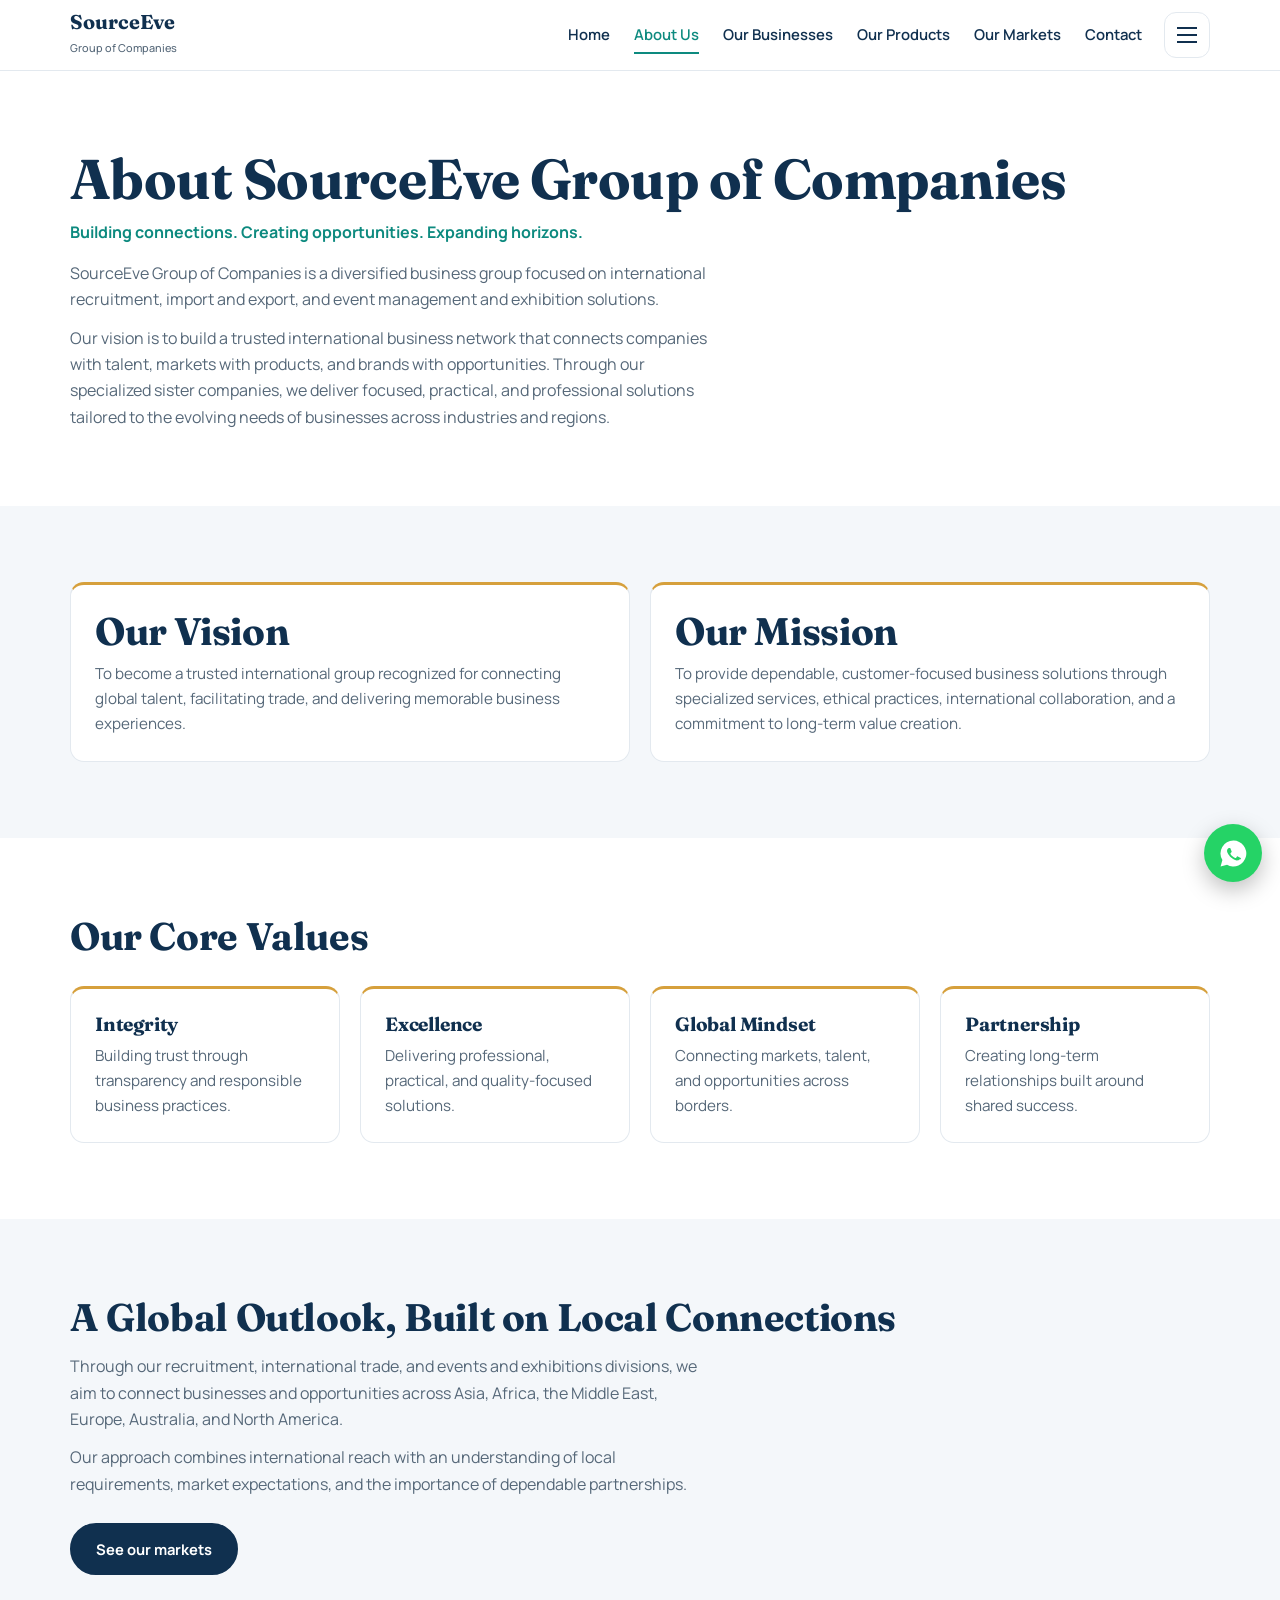
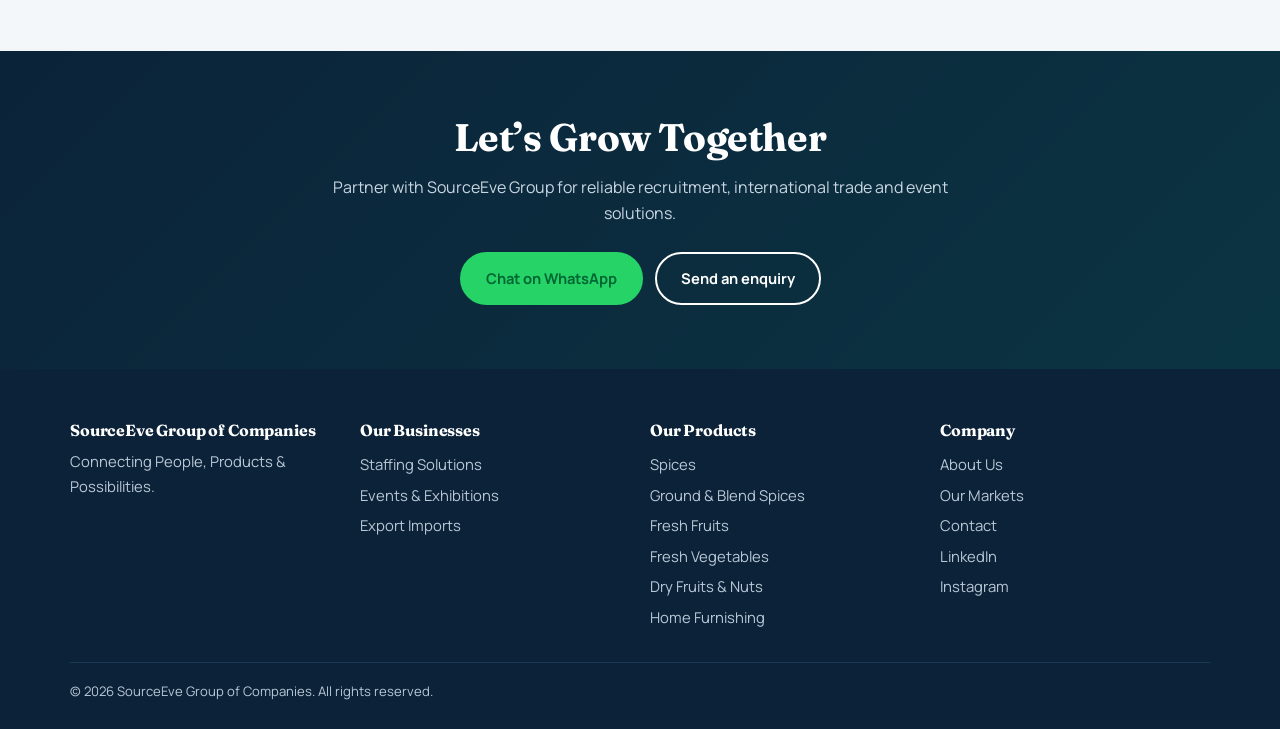
==== about.html @ c37a97b5 "Add files via upload" ====
<!doctype html><html lang="en"><head><meta charset="utf-8"><meta name="viewport" content="width=device-width,initial-scale=1"><title>About Us | SourceEve Group</title><meta name="description" content="About SourceEve Group of Companies: our vision, mission and core values."><meta name="theme-color" content="#10304f"><link rel="icon" href="images/logo.png"><link rel="preconnect" href="https://fonts.googleapis.com"><link rel="preconnect" href="https://fonts.gstatic.com" crossorigin><link href="https://fonts.googleapis.com/css2?family=Fraunces:wght@600;700&family=Manrope:wght@400;500;600;700&display=swap" rel="stylesheet"><link rel="stylesheet" href="style.css"><script src="main.js"></script></head><body data-p="about"><header><div class="wrap bar"><a class="lg" href="index.html"><img src="images/logo.png" alt="" onerror="this.remove()"><span><b>SourceEve</b><small>Group of Companies</small></span></a><nav class="dk"><a data-r="home" href="index.html">Home</a><a data-r="about" href="about.html">About Us</a><a data-r="businesses" href="businesses.html">Our Businesses</a><a data-r="products" href="exports.html#products">Our Products</a><a data-r="markets" href="markets.html">Our Markets</a><a data-r="contact" href="contact.html">Contact</a></nav><button id="hb" aria-label="Open menu" aria-expanded="false"><i></i><i></i><i></i></button></div></header>
<div id="ov"></div>
<aside id="dr" aria-label="Menu"><button class="x" id="cl" aria-label="Close menu">×</button><a href="index.html">Home</a>
<details><summary>About Us</summary><a href="about.html">Our Story</a><a href="about.html#mission">Vision &amp; Mission</a><a href="about.html#values">Core Values</a><a href="about.html#reach">Global Reach</a></details>
<details><summary>Our Businesses</summary><a href="staffing.html">Staffing Solutions</a><a href="events.html">Events &amp; Exhibitions</a><a href="exports.html">Export Imports</a></details>
<details><summary>Our Products</summary><a href="spices.html">Spices</a><a href="ground-spices.html">Ground &amp; Blend Spices</a><a href="fruits.html">Fresh Fruits</a><a href="vegetables.html">Fresh Vegetables</a><a href="dry-fruits.html">Dry Fruits &amp; Nuts</a><a href="home-furnishing.html">Home Furnishing</a></details>
<details><summary>Our Markets</summary><a href="markets.html#recruit">Recruitment Destinations</a><a href="markets.html#trade">Trade Markets</a><a href="markets.html#projects">Project Locations</a></details>
<details><summary>Partner With Us</summary><a href="contact.html?i=employer">Employer Enquiries</a><a href="contact.html?i=supplier">Supplier Partnerships</a><a href="contact.html?i=event">Event Enquiries</a></details>
<a href="contact.html">Contact Us</a><a class="btn w" data-wa="Hello SourceEve Group, I would like to know more about your services.">Chat on WhatsApp</a></aside>
<main><section class="sec"><div class="wrap"><div class="" id="story"><h1>About SourceEve Group of Companies</h1><p class="tg">Building connections. Creating opportunities. Expanding horizons.</p><p class="lead">SourceEve Group of Companies is a diversified business group focused on international recruitment, import and export, and event management and exhibition solutions.</p><p class="lead">Our vision is to build a trusted international business network that connects companies with talent, markets with products, and brands with opportunities. Through our specialized sister companies, we deliver focused, practical, and professional solutions tailored to the evolving needs of businesses across industries and regions.</p></div></div></section>
<section class="sec s" id="mission"><div class="wrap g g2"><div class="val rv"><h2>Our Vision</h2><p>To become a trusted international group recognized for connecting global talent, facilitating trade, and delivering memorable business experiences.</p></div><div class="val rv"><h2>Our Mission</h2><p>To provide dependable, customer-focused business solutions through specialized services, ethical practices, international collaboration, and a commitment to long-term value creation.</p></div></div></section>
<section class="sec" id="values"><div class="wrap"><div class="hh"><h2>Our Core Values</h2></div><div class="g"><div class="val rv"><h3>Integrity</h3><p>Building trust through transparency and responsible business practices.</p></div><div class="val rv"><h3>Excellence</h3><p>Delivering professional, practical, and quality-focused solutions.</p></div><div class="val rv"><h3>Global Mindset</h3><p>Connecting markets, talent, and opportunities across borders.</p></div><div class="val rv"><h3>Partnership</h3><p>Creating long-term relationships built around shared success.</p></div></div></div></section>
<section class="sec s" id="reach"><div class="wrap rv"><h2>A Global Outlook, Built on Local Connections</h2><p class="lead" style="margin-top:14px">Through our recruitment, international trade, and events and exhibitions divisions, we aim to connect businesses and opportunities across Asia, Africa, the Middle East, Europe, Australia, and North America.</p><p class="lead">Our approach combines international reach with an understanding of local requirements, market expectations, and the importance of dependable partnerships.</p><div class="row"><a class="btn" href="markets.html">See our markets</a></div></div></section><section class="band bi"><div class="im bg" style="--a:#10304f;--b:#0d8a7f"><span></span><img src="images/cta.jpg" data-b="images/cta" data-u="1494412574643-ff11b0a5c1c3" alt="Global trade" loading="lazy" onerror="imgErr(this)"></div><div class="wrap rv"><h2>Let’s Grow Together</h2><p class="lead">Partner with SourceEve Group for reliable recruitment, international trade and event solutions.</p><div class="row"><a class="btn w" data-wa="Hello SourceEve Group, I would like to discuss a requirement.">Chat on WhatsApp</a><a class="btn o" href="contact.html">Send an enquiry</a></div></div></section></main>
<footer><div class="wrap"><div class="g"><div><h3>SourceEve Group of Companies</h3><p>Connecting People, Products &amp; Possibilities.</p></div>
<div><h3>Our Businesses</h3><a href="staffing.html">Staffing Solutions</a><a href="events.html">Events &amp; Exhibitions</a><a href="exports.html">Export Imports</a></div>
<div><h3>Our Products</h3><a href="spices.html">Spices</a><a href="ground-spices.html">Ground &amp; Blend Spices</a><a href="fruits.html">Fresh Fruits</a><a href="vegetables.html">Fresh Vegetables</a><a href="dry-fruits.html">Dry Fruits &amp; Nuts</a><a href="home-furnishing.html">Home Furnishing</a></div>
<div><h3>Company</h3><a href="about.html">About Us</a><a href="markets.html">Our Markets</a><a href="contact.html">Contact</a><a href="#" target="_blank" rel="noopener">LinkedIn</a><a href="#" target="_blank" rel="noopener">Instagram</a></div></div>
<p class="cp">© 2026 SourceEve Group of Companies. All rights reserved.</p></div></footer>
<a class="wab" data-wa="Hello SourceEve Group, I would like to know more about your services." aria-label="Chat on WhatsApp"><svg viewBox="0 0 24 24" width="31" height="31" fill="#fff" fill-rule="evenodd"><path d="M12 2a10 10 0 0 0-8.6 15.1L2 22l5-1.3A10 10 0 1 0 12 2zm5.2 14.1c-.2.6-1.2 1.2-1.7 1.2-.4.1-1 .1-1.6-.1-.4-.1-.9-.3-1.5-.6-2.6-1.1-4.3-3.8-4.4-4-.1-.2-1-1.3-1-2.5s.6-1.8.9-2c.2-.2.5-.3.7-.3h.5c.2 0 .4 0 .6.5l.8 2c.1.2.1.3 0 .5l-.3.5-.4.4c-.1.1-.3.3-.1.6.2.3.7 1.2 1.5 1.9 1 .9 1.8 1.2 2.1 1.3.3.1.4.1.6-.1l.8-1c.2-.3.4-.2.6-.1l1.9.9c.3.1.5.2.5.3.1.2.1.8-.1 1.4z"/></svg></a>
</body></html>
---- style.css ----
*{box-sizing:border-box;margin:0}
:root{--ink:#10304f;--teal:#0d8a7f;--gold:#d6a03c;--soft:#f4f7fa;--line:#e3e9ef;--mut:#566879;--r:14px}
html{scroll-padding-top:90px}
body{font:16px/1.65 Manrope,system-ui,sans-serif;color:var(--ink);background:#fff}
h1,h2,h3{font-family:Fraunces,Georgia,serif;line-height:1.15;letter-spacing:-.01em}
h1{font-size:clamp(2.1rem,5vw,3.5rem)}h2{font-size:clamp(1.6rem,3.4vw,2.4rem)}h3{font-size:1.2rem}
a{color:inherit;text-decoration:none}img{max-width:100%;-webkit-user-drag:none}
p+p,.lead+.lead{margin-top:12px}
.wrap{max-width:1180px;margin:auto;padding:0 20px}
.lead{color:var(--mut);max-width:64ch}.tg{color:var(--teal);font-weight:700;margin:8px 0 14px}
small{color:var(--teal);font-weight:600}
header{position:sticky;top:0;z-index:30;background:rgba(255,255,255,.93);backdrop-filter:blur(10px);border-bottom:1px solid var(--line)}
.bar{display:flex;align-items:center;gap:22px;height:70px}
.lg{display:flex;align-items:center;gap:10px;margin-right:auto}.lg img{height:38px}
.lg b{font:700 1.25rem Fraunces,serif;display:block;line-height:1.1}.lg span small{color:var(--mut);font-size:.68rem;font-weight:500}
nav.dk{display:none;gap:24px;font-weight:600;font-size:.93rem}
nav.dk a{padding:6px 0;border-bottom:2px solid transparent}nav.dk a:hover,nav.dk a.on{border-color:var(--teal);color:var(--teal)}
@media(min-width:960px){nav.dk{display:flex}}
#hb{width:46px;height:46px;border:1px solid var(--line);border-radius:12px;background:#fff;display:grid;place-content:center;gap:5px;cursor:pointer}
#hb i{display:block;width:20px;height:2px;background:var(--ink)}
#ov{position:fixed;inset:0;background:rgba(10,25,40,.5);opacity:0;pointer-events:none;transition:.3s;z-index:40}
#dr{position:fixed;top:0;right:0;height:100%;width:min(370px,88vw);background:#fff;z-index:50;transform:translateX(100%);transition:transform .35s;padding:22px;overflow:auto;display:flex;flex-direction:column;gap:2px}
body.mo #ov{opacity:1;pointer-events:auto}body.mo #dr{transform:none}
#dr .x{align-self:flex-end;font-size:2rem;line-height:1;background:none;border:0;cursor:pointer;color:var(--ink);margin-bottom:8px}
#dr>a,#dr summary{padding:13px 4px;border-bottom:1px solid var(--line);font-weight:700;cursor:pointer;list-style:none;display:block}
#dr summary:after{content:"+";float:right;color:var(--teal)}#dr details[open] summary:after{content:"–"}
#dr details a{display:block;padding:10px 4px 10px 16px;color:var(--mut);font-weight:500}#dr details a:hover{color:var(--teal)}
#dr .btn{margin-top:18px;text-align:center}
.btn{display:inline-block;padding:12px 24px;border-radius:999px;font-weight:700;font-size:.92rem;border:2px solid var(--ink);cursor:pointer;background:var(--ink);color:#fff;transition:.2s;font-family:inherit}
.btn:hover{background:var(--teal);border-color:var(--teal)}.btn.o{background:transparent;color:var(--ink)}.btn.o:hover{background:var(--ink);color:#fff;border-color:var(--ink)}
.btn.w{background:#25d366;border-color:#25d366;color:#063}.btn.w:hover{background:#1ebe5a;border-color:#1ebe5a}
.row{display:flex;flex-wrap:wrap;gap:12px;margin-top:26px}
.sec{padding:76px 0}.sec.s{background:var(--soft)}
.hh{display:flex;justify-content:space-between;align-items:end;gap:16px;margin-bottom:28px}
.hero{padding:56px 0 70px}.hero .wrap{display:grid;gap:40px;align-items:center}
@media(min-width:900px){.hero .wrap{grid-template-columns:1.05fr 1fr}}
.hero .im{aspect-ratio:4/3;border-radius:26px}
.im{position:relative;overflow:hidden;background:linear-gradient(135deg,var(--a),var(--b));display:grid;place-items:center}
.im span{font-size:3rem}.im img{position:absolute;inset:0;width:100%;height:100%;object-fit:cover}
.g{display:grid;gap:20px;grid-template-columns:repeat(auto-fit,minmax(250px,1fr))}.g2{grid-template-columns:repeat(auto-fit,minmax(300px,1fr))}
.card{display:block;border:1px solid var(--line);border-radius:var(--r);overflow:hidden;background:#fff;transition:.25s}
.card:hover{transform:translateY(-4px);box-shadow:0 14px 30px rgba(16,48,79,.1)}
.card .im{aspect-ratio:16/10}.card .im img{transition:transform .6s}.card:hover .im img{transform:scale(1.06)}
.card .b{padding:18px}.card .b p{color:var(--mut);font-size:.95rem;margin-top:8px}.lk{display:inline-block;margin-top:12px;font-weight:700;color:var(--teal)}
.vp{overflow:hidden;border-radius:var(--r);touch-action:pan-y;user-select:none}
.tr{display:flex;gap:16px;transition:transform .65s cubic-bezier(.4,0,.2,1)}
.sl{position:relative;flex:0 0 82%;aspect-ratio:16/10;border-radius:var(--r);overflow:hidden;color:#fff}
.sl .im{position:absolute;inset:0}.sl:after{content:"";position:absolute;inset:0;background:linear-gradient(transparent 35%,rgba(8,20,32,.88))}
.cap{position:absolute;left:20px;right:20px;bottom:18px;z-index:2}.cap small{color:var(--gold)}.cap h3{font-size:1.5rem}.cap p{font-size:.9rem;opacity:.9;margin-top:4px}
@media(min-width:620px){.sl{flex-basis:calc((100% - 16px)/2)}}@media(min-width:960px){.sl{flex-basis:calc((100% - 32px)/3)}}
.ar{display:flex;gap:8px}.ar button{width:42px;height:42px;border-radius:50%;border:1px solid var(--line);background:#fff;font-size:1.3rem;cursor:pointer;color:var(--ink)}.ar button:hover{background:var(--ink);color:#fff}
.dots{display:flex;gap:8px;justify-content:center;margin-top:18px}.dots button{width:9px;height:9px;border-radius:9px;border:0;background:#cbd5df;cursor:pointer;transition:.3s;padding:0}.dots button.on{width:26px;background:var(--teal)}
.val{padding:24px;border-radius:var(--r);background:#fff;border:1px solid var(--line);border-top:3px solid var(--gold)}.val p{color:var(--mut);margin-top:8px;font-size:.95rem}
.band{background:var(--ink);color:#fff;text-align:center;padding:64px 0}.band .lead{color:#c9d6e2;margin:14px auto 0}.band .btn.o{color:#fff;border-color:#fff}.band .btn.o:hover{background:#fff;color:var(--ink)}.band .row{justify-content:center}
.tabs{display:grid;gap:16px;grid-template-columns:repeat(auto-fit,minmax(240px,1fr));margin:30px 0 44px}
.tab{font:inherit;color:inherit;text-align:left;cursor:pointer;border:2px solid var(--line);border-radius:var(--r);overflow:hidden;background:#fff;padding:0;transition:.2s}
.tab .im{aspect-ratio:16/9}.tab .t{display:block;padding:14px 16px}.tab .t b{display:block}.tab .t small{color:var(--mut);font-weight:500}
.tab:hover{border-color:#b8c7d6}.tab.on{border-color:var(--teal);box-shadow:0 10px 26px rgba(13,138,127,.18)}.tab.on .t b{color:var(--teal)}
.pn{display:grid;gap:36px}@media(min-width:900px){.pn{grid-template-columns:1.1fr 1fr}}
.pn h3{margin:22px 0 6px}.ck{list-style:none;padding:0}.ck li{padding:10px 0 10px 28px;position:relative;border-bottom:1px solid var(--line)}.ck li:before{content:"✓";position:absolute;left:0;color:var(--teal);font-weight:800}
.ck li b{display:block}.ck li span{color:var(--mut);font-size:.93rem}
.note{background:var(--soft);border-left:3px solid var(--gold);padding:14px 18px;border-radius:8px;color:var(--mut);font-size:.92rem;margin-top:24px}
.cta{margin-top:40px;padding:34px;border-radius:var(--r);background:linear-gradient(135deg,var(--ink),#1c4a74);color:#fff}.cta p{color:#c9d6e2;margin-top:8px}.cta .btn.o{color:#fff;border-color:#fff}.cta .btn.o:hover{background:#fff;color:var(--ink)}
.mk{display:grid;gap:6px;padding:20px 0;border-bottom:1px solid var(--line)}@media(min-width:760px){.mk{grid-template-columns:260px 1fr;gap:30px}}.mk p{color:var(--mut)}
form{display:grid;gap:14px}label{font-weight:600;font-size:.9rem;display:grid;gap:6px}
input,select,textarea{font:inherit;padding:13px 14px;border:1px solid #cfd9e3;border-radius:10px;background:#fff;color:var(--ink);width:100%}
input:focus,select:focus,textarea:focus,.btn:focus-visible,#hb:focus-visible,.tab:focus-visible{outline:2px solid var(--teal);outline-offset:2px}
.fw{padding:28px;border:1px solid var(--line);border-radius:var(--r);box-shadow:0 12px 34px rgba(16,48,79,.07)}
.pg{display:grid;gap:36px}@media(min-width:900px){.pg{grid-template-columns:1fr 1.1fr}}
footer{background:#0b2238;color:#b9c8d6;padding:52px 0 26px;font-size:.93rem}footer .g{grid-template-columns:repeat(auto-fit,minmax(190px,1fr))}
footer h3{color:#fff;font-size:1rem;margin-bottom:10px}footer a{display:block;padding:3px 0}footer a:hover{color:#fff}
.cp{border-top:1px solid #1d3a55;margin-top:30px;padding-top:18px;font-size:.82rem}
.wab{position:fixed;right:18px;bottom:18px;z-index:35;width:58px;height:58px;border-radius:50%;background:#25d366;display:grid;place-items:center;box-shadow:0 8px 22px rgba(0,0,0,.25);transition:.2s}.wab:hover{transform:scale(1.08)}
.rv{opacity:0;transform:translateY(16px);transition:opacity .7s,transform .7s}.rv.in{opacity:1;transform:none}
.bh{position:relative;color:#fff;padding:96px 0 76px;overflow:hidden;background:linear-gradient(135deg,var(--a),var(--b))}
.bh .im.bg{position:absolute;inset:0}.bh .im.bg span{display:none}
.bh:after{content:"";position:absolute;inset:0;background:linear-gradient(90deg,rgba(8,22,36,.9),rgba(8,22,36,.5))}
.bh .wrap{position:relative;z-index:2}.bt{max-width:700px}.bt small{color:var(--gold);font-size:.95rem}.bt h1{margin:10px 0 16px}.bt p{color:#dbe6ef;font-size:1.08rem}
.bh .btn.o{color:#fff;border-color:#fff}.bh .btn.o:hover{background:#fff;color:var(--ink)}
.chips{list-style:none;padding:0;display:flex;flex-wrap:wrap;gap:10px;margin-top:28px}.chips li{padding:7px 15px;border:1px solid rgba(255,255,255,.35);border-radius:99px;font-size:.85rem;background:rgba(255,255,255,.1)}.chips li:before{content:"✓  ";color:var(--gold)}
.bn{background:#fff;border-bottom:1px solid var(--line);position:sticky;top:71px;z-index:20}.bn .wrap{display:flex;gap:6px;overflow-x:auto}
.bn a{padding:15px 16px;font-weight:700;font-size:.92rem;white-space:nowrap;border-bottom:3px solid transparent;color:var(--mut)}.bn a:hover{color:var(--ink)}.bn a.on{color:var(--teal);border-color:var(--teal)}
.steps{display:grid;gap:16px;grid-template-columns:repeat(auto-fit,minmax(190px,1fr));counter-reset:s}
.steps div{counter-increment:s;padding:22px;border-radius:var(--r);background:#fff;border:1px solid var(--line)}
.steps div:before{content:counter(s);display:grid;place-items:center;width:34px;height:34px;border-radius:50%;background:var(--teal);color:#fff;font-weight:700;margin-bottom:12px}
.steps b{display:block;margin-bottom:4px}.steps span{color:var(--mut);font-size:.9rem}
a.tab{display:block}.tabs .tab .im{aspect-ratio:4/3}
@media(prefers-reduced-motion:reduce){*{animation:none!important;transition:none!important;scroll-behavior:auto!important}.rv{opacity:1;transform:none}}

.sl{display:block}.rv.inst{transition:none}
.bh.sm{padding:68px 0 52px}.bn a.on{color:var(--teal);border-color:var(--teal)}
.ch{text-align:center;max-width:780px;margin:0 auto}.ch p{color:var(--mut);margin-top:14px;font-size:1.05rem}
.pgrid{display:grid;gap:24px 14px;grid-template-columns:repeat(auto-fill,minmax(100px,1fr));margin-top:36px}
@media(min-width:700px){.pgrid{grid-template-columns:repeat(auto-fill,minmax(150px,1fr));gap:34px 22px}}
.pi{font:inherit;color:inherit;background:none;border:0;padding:0;cursor:pointer;text-align:center;display:block}
.pi .im{aspect-ratio:1;border-radius:14px;border:2px solid var(--line);transition:.25s}.pi .im span{font-size:2.2rem}.pi .im img{object-fit:contain;background:#fff}
.pi:hover .im{transform:translateY(-3px);border-color:var(--teal);box-shadow:0 10px 24px rgba(16,48,79,.12)}
.pi b{display:block;margin-top:10px;color:var(--teal);font-size:.88rem;line-height:1.3}
.band.bi{position:relative;overflow:hidden}.band.bi .im.bg{position:absolute;inset:0}.band.bi .im.bg span{display:none}
.band.bi:after{content:"";position:absolute;inset:0;background:rgba(10,32,52,.8)}.band.bi .wrap{position:relative;z-index:2}
#lb{position:fixed;inset:0;background:rgba(8,20,32,.93);z-index:70;display:none;align-items:center;justify-content:center;padding:20px}#lb.on{display:flex}
#lb figure{margin:0;text-align:center;color:#fff}
#lb .big{width:min(84vw,540px);aspect-ratio:1;border-radius:16px;margin:auto;overflow:hidden;position:relative;display:grid;place-items:center;background:linear-gradient(135deg,var(--a),var(--b))}
#lb .big img{position:absolute;inset:0;width:100%;height:100%;object-fit:contain;background:#fff}#lb .big span{font-size:6rem}
#lb figcaption{margin-top:16px;font:700 1.4rem Fraunces,serif}
#lb .nv,#lb .xx{position:absolute;background:rgba(255,255,255,.16);color:#fff;border:0;border-radius:50%;width:46px;height:46px;font-size:1.7rem;cursor:pointer}
#lb .xx{top:16px;right:16px}#lb .pv{left:10px;top:50%}#lb .nx{right:10px;top:50%}
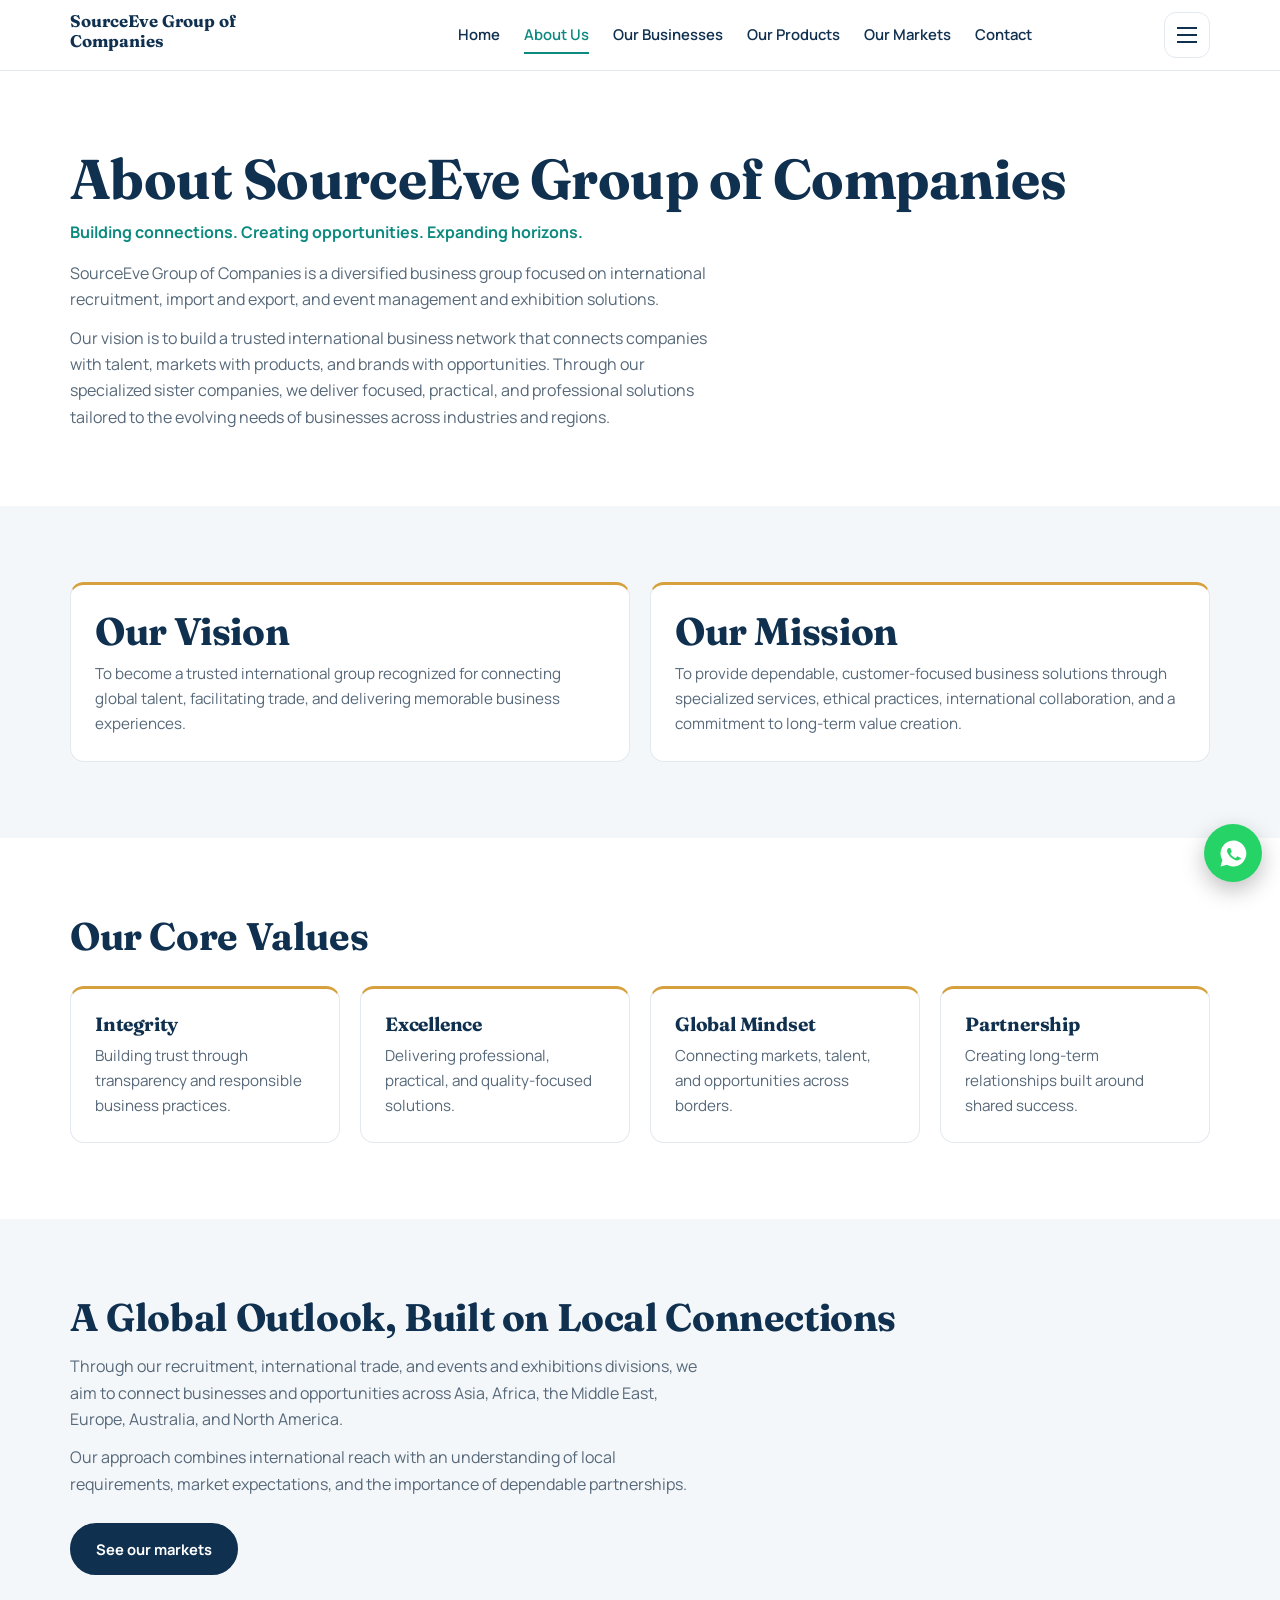
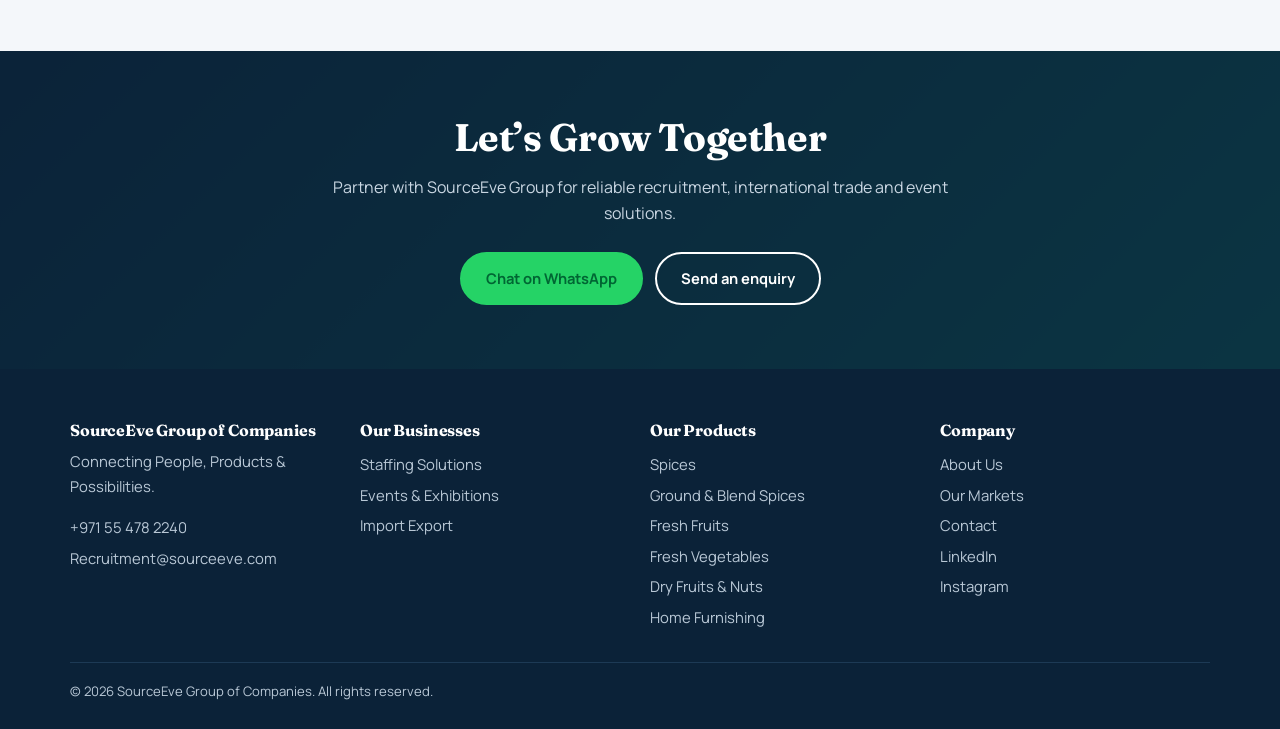
==== commit a02af8b8: "Add files via upload" ====
--- a/about.html
+++ b/about.html
@@ -1,8 +1,8 @@
-<!doctype html><html lang="en"><head><meta charset="utf-8"><meta name="viewport" content="width=device-width,initial-scale=1"><title>About Us | SourceEve Group</title><meta name="description" content="About SourceEve Group of Companies: our vision, mission and core values."><meta name="theme-color" content="#10304f"><link rel="icon" href="images/logo.png"><link rel="preconnect" href="https://fonts.googleapis.com"><link rel="preconnect" href="https://fonts.gstatic.com" crossorigin><link href="https://fonts.googleapis.com/css2?family=Fraunces:wght@600;700&family=Manrope:wght@400;500;600;700&display=swap" rel="stylesheet"><link rel="stylesheet" href="style.css"><script src="main.js"></script></head><body data-p="about"><header><div class="wrap bar"><a class="lg" href="index.html"><img src="images/logo.png" alt="" onerror="this.remove()"><span><b>SourceEve</b><small>Group of Companies</small></span></a><nav class="dk"><a data-r="home" href="index.html">Home</a><a data-r="about" href="about.html">About Us</a><a data-r="businesses" href="businesses.html">Our Businesses</a><a data-r="products" href="exports.html#products">Our Products</a><a data-r="markets" href="markets.html">Our Markets</a><a data-r="contact" href="contact.html">Contact</a></nav><button id="hb" aria-label="Open menu" aria-expanded="false"><i></i><i></i><i></i></button></div></header>
+<!doctype html><html lang="en"><head><meta charset="utf-8"><meta name="viewport" content="width=device-width,initial-scale=1"><title>About Us | SourceEve Group</title><meta name="description" content="About SourceEve Group of Companies: our vision, mission and core values."><meta name="theme-color" content="#10304f"><link rel="icon" href="images/logo.png"><link rel="preconnect" href="https://fonts.googleapis.com"><link rel="preconnect" href="https://fonts.gstatic.com" crossorigin><link href="https://fonts.googleapis.com/css2?family=Fraunces:wght@600;700&family=Manrope:wght@400;500;600;700&display=swap" rel="stylesheet"><link rel="stylesheet" href="style.css"><script src="main.js"></script></head><body data-p="about"><header><div class="wrap bar"><a class="lg" href="index.html" aria-label="SourceEve Group of Companies, home"><img src="images/logo.png" alt="SourceEve Group of Companies" onerror="this.replaceWith(Object.assign(document.createElement('b'),{textContent:'SourceEve Group of Companies'}))"></a><nav class="dk"><a data-r="home" href="index.html">Home</a><a data-r="about" href="about.html">About Us</a><a data-r="businesses" href="businesses.html">Our Businesses</a><a data-r="products" href="exports.html#products">Our Products</a><a data-r="markets" href="markets.html">Our Markets</a><a data-r="contact" href="contact.html">Contact</a></nav><button id="hb" aria-label="Open menu" aria-expanded="false"><i></i><i></i><i></i></button></div></header>
 <div id="ov"></div>
 <aside id="dr" aria-label="Menu"><button class="x" id="cl" aria-label="Close menu">×</button><a href="index.html">Home</a>
 <details><summary>About Us</summary><a href="about.html">Our Story</a><a href="about.html#mission">Vision &amp; Mission</a><a href="about.html#values">Core Values</a><a href="about.html#reach">Global Reach</a></details>
-<details><summary>Our Businesses</summary><a href="staffing.html">Staffing Solutions</a><a href="events.html">Events &amp; Exhibitions</a><a href="exports.html">Export Imports</a></details>
+<details><summary>Our Businesses</summary><a href="staffing.html">Staffing Solutions</a><a href="events.html">Events &amp; Exhibitions</a><a href="exports.html">Import Export</a></details>
 <details><summary>Our Products</summary><a href="spices.html">Spices</a><a href="ground-spices.html">Ground &amp; Blend Spices</a><a href="fruits.html">Fresh Fruits</a><a href="vegetables.html">Fresh Vegetables</a><a href="dry-fruits.html">Dry Fruits &amp; Nuts</a><a href="home-furnishing.html">Home Furnishing</a></details>
 <details><summary>Our Markets</summary><a href="markets.html#recruit">Recruitment Destinations</a><a href="markets.html#trade">Trade Markets</a><a href="markets.html#projects">Project Locations</a></details>
 <details><summary>Partner With Us</summary><a href="contact.html?i=employer">Employer Enquiries</a><a href="contact.html?i=supplier">Supplier Partnerships</a><a href="contact.html?i=event">Event Enquiries</a></details>
@@ -11,8 +11,8 @@
 <section class="sec s" id="mission"><div class="wrap g g2"><div class="val rv"><h2>Our Vision</h2><p>To become a trusted international group recognized for connecting global talent, facilitating trade, and delivering memorable business experiences.</p></div><div class="val rv"><h2>Our Mission</h2><p>To provide dependable, customer-focused business solutions through specialized services, ethical practices, international collaboration, and a commitment to long-term value creation.</p></div></div></section>
 <section class="sec" id="values"><div class="wrap"><div class="hh"><h2>Our Core Values</h2></div><div class="g"><div class="val rv"><h3>Integrity</h3><p>Building trust through transparency and responsible business practices.</p></div><div class="val rv"><h3>Excellence</h3><p>Delivering professional, practical, and quality-focused solutions.</p></div><div class="val rv"><h3>Global Mindset</h3><p>Connecting markets, talent, and opportunities across borders.</p></div><div class="val rv"><h3>Partnership</h3><p>Creating long-term relationships built around shared success.</p></div></div></div></section>
 <section class="sec s" id="reach"><div class="wrap rv"><h2>A Global Outlook, Built on Local Connections</h2><p class="lead" style="margin-top:14px">Through our recruitment, international trade, and events and exhibitions divisions, we aim to connect businesses and opportunities across Asia, Africa, the Middle East, Europe, Australia, and North America.</p><p class="lead">Our approach combines international reach with an understanding of local requirements, market expectations, and the importance of dependable partnerships.</p><div class="row"><a class="btn" href="markets.html">See our markets</a></div></div></section><section class="band bi"><div class="im bg" style="--a:#10304f;--b:#0d8a7f"><span></span><img src="images/cta.jpg" data-b="images/cta" data-u="1494412574643-ff11b0a5c1c3" alt="Global trade" loading="lazy" onerror="imgErr(this)"></div><div class="wrap rv"><h2>Let’s Grow Together</h2><p class="lead">Partner with SourceEve Group for reliable recruitment, international trade and event solutions.</p><div class="row"><a class="btn w" data-wa="Hello SourceEve Group, I would like to discuss a requirement.">Chat on WhatsApp</a><a class="btn o" href="contact.html">Send an enquiry</a></div></div></section></main>
-<footer><div class="wrap"><div class="g"><div><h3>SourceEve Group of Companies</h3><p>Connecting People, Products &amp; Possibilities.</p></div>
-<div><h3>Our Businesses</h3><a href="staffing.html">Staffing Solutions</a><a href="events.html">Events &amp; Exhibitions</a><a href="exports.html">Export Imports</a></div>
+<footer><div class="wrap"><div class="g"><div><h3>SourceEve Group of Companies</h3><p>Connecting People, Products &amp; Possibilities.</p><div class="fct"><a data-tel href="tel:+971554782240">+971 55 478 2240</a><a data-mailtxt href="mailto:Recruitment@sourceeve.com">Recruitment@sourceeve.com</a></div></div>
+<div><h3>Our Businesses</h3><a href="staffing.html">Staffing Solutions</a><a href="events.html">Events &amp; Exhibitions</a><a href="exports.html">Import Export</a></div>
 <div><h3>Our Products</h3><a href="spices.html">Spices</a><a href="ground-spices.html">Ground &amp; Blend Spices</a><a href="fruits.html">Fresh Fruits</a><a href="vegetables.html">Fresh Vegetables</a><a href="dry-fruits.html">Dry Fruits &amp; Nuts</a><a href="home-furnishing.html">Home Furnishing</a></div>
 <div><h3>Company</h3><a href="about.html">About Us</a><a href="markets.html">Our Markets</a><a href="contact.html">Contact</a><a href="#" target="_blank" rel="noopener">LinkedIn</a><a href="#" target="_blank" rel="noopener">Instagram</a></div></div>
 <p class="cp">© 2026 SourceEve Group of Companies. All rights reserved.</p></div></footer>
--- a/style.css
+++ b/style.css
@@ -12,7 +12,7 @@
 small{color:var(--teal);font-weight:600}
 header{position:sticky;top:0;z-index:30;background:rgba(255,255,255,.93);backdrop-filter:blur(10px);border-bottom:1px solid var(--line)}
 .bar{display:flex;align-items:center;gap:22px;height:70px}
-.lg{display:flex;align-items:center;gap:10px;margin-right:auto}.lg img{height:38px}
+.lg{display:flex;align-items:center;gap:10px;margin-right:auto}.lg img{height:44px;width:44px;border-radius:10px}
 .lg b{font:700 1.25rem Fraunces,serif;display:block;line-height:1.1}.lg span small{color:var(--mut);font-size:.68rem;font-weight:500}
 nav.dk{display:none;gap:24px;font-weight:600;font-size:.93rem}
 nav.dk a{padding:6px 0;border-bottom:2px solid transparent}nav.dk a:hover,nav.dk a.on{border-color:var(--teal);color:var(--teal)}
@@ -106,3 +106,33 @@
 #lb figcaption{margin-top:16px;font:700 1.4rem Fraunces,serif}
 #lb .nv,#lb .xx{position:absolute;background:rgba(255,255,255,.16);color:#fff;border:0;border-radius:50%;width:46px;height:46px;font-size:1.7rem;cursor:pointer}
 #lb .xx{top:16px;right:16px}#lb .pv{left:10px;top:50%}#lb .nx{right:10px;top:50%}
+.ci{list-style:none;padding:0;margin-top:22px;max-width:440px}.ci li{padding:11px 0;border-bottom:1px solid var(--line)}.ci b{display:block;font-size:.82rem;color:var(--mut);font-weight:600}.ci a{font-weight:700}.ci a:hover{color:var(--teal)}
+footer .fct{margin-top:14px}footer .fct a{overflow-wrap:anywhere}
+
+/* ===== header logo (official logo, top lockup shown via crop, file untouched) ===== */
+header .lg{display:block;position:relative;flex:none;margin:0;gap:0;height:48px;aspect-ratio:638/120;overflow:hidden}
+header .lg img{position:absolute;width:112.85%;max-width:none;height:auto;left:-5.486%;top:-29.17%;border-radius:0}
+header .lg b{font:700 1.05rem Fraunces,serif;color:var(--ink)}
+header nav.dk{margin:0 auto}#hb{margin-left:auto}
+@media(min-width:960px){#hb{margin-left:0}}
+@media(max-width:600px){header .lg{height:38px}}
+/* ===== homepage hero (home only) ===== */
+.hx{--red:#e31b23;position:relative;overflow:hidden;min-height:max(480px,37vw);display:flex;align-items:center;background:linear-gradient(180deg,#e9f2fb,#fff)}
+.hx-bg{position:absolute;top:0;right:0;bottom:0;left:24%}
+.hx-bg img{display:block;width:100%;height:100%;object-fit:cover;object-position:center;-webkit-mask-image:linear-gradient(90deg,transparent 0,transparent 14%,rgba(0,0,0,.4) 34%,#000 56%);mask-image:linear-gradient(90deg,transparent 0,transparent 14%,rgba(0,0,0,.4) 34%,#000 56%)}
+.hx .wrap{position:relative;z-index:2;width:100%}.hx-txt{max-width:540px;padding:60px 0 68px}
+.hx-eb{font-size:.78rem;font-weight:700;letter-spacing:.12em;text-transform:uppercase;color:#6d93bf}
+.hx-eb i{display:inline-block;width:5px;height:5px;border-radius:50%;background:var(--red);margin:0 10px;vertical-align:middle}
+.hx h1{font-size:clamp(2.2rem,4.6vw,3.7rem);margin:14px 0 18px;color:var(--ink)}.hx .lead{color:#4b5d70;font-size:1.05rem}
+@media(max-width:760px){.hx{flex-direction:column;align-items:stretch;min-height:0}.hx-bg{position:static;order:2}.hx-bg img{height:auto;-webkit-mask-image:none;mask-image:none}.hx .wrap{order:1}.hx-txt{padding:34px 0 28px}}
+/* ===== product request card (category pages) ===== */
+.hp{position:absolute;left:-9999px;width:1px;height:1px;opacity:0}
+.req{--red:#e31b23;grid-column:1/-1;display:grid;margin-top:14px;border-radius:20px;overflow:hidden;background:#fff;border:1px solid var(--line);box-shadow:0 18px 44px rgba(16,48,79,.1);text-align:left}
+@media(min-width:820px){.req{grid-template-columns:.8fr 1.4fr}}
+.req-side{position:relative;padding:32px 30px 32px 36px;color:#fff;background:linear-gradient(150deg,#10304f,#0b2238)}
+.req-side:before{content:"";position:absolute;left:0;top:0;bottom:0;width:6px;background:var(--red)}
+.req-side h3{font-size:1.55rem;color:#fff;margin:14px 0 8px}.req-side p{color:#c9d6e2}
+.req-cat{display:inline-block;margin-top:16px;padding:5px 12px;border-radius:99px;background:rgba(255,255,255,.12);font-size:.82rem}
+.req-body{padding:28px 32px}.req-f{display:grid;gap:14px}.req-q{align-items:end;display:grid;grid-template-columns:1fr 130px;gap:12px}
+.fs{min-height:1.4em;margin:0;font-weight:600;font-size:.92rem}.fs.ok{color:#1a7f4b}.fs.err{color:#c0262d}
+.btn:disabled{opacity:.65;cursor:wait}
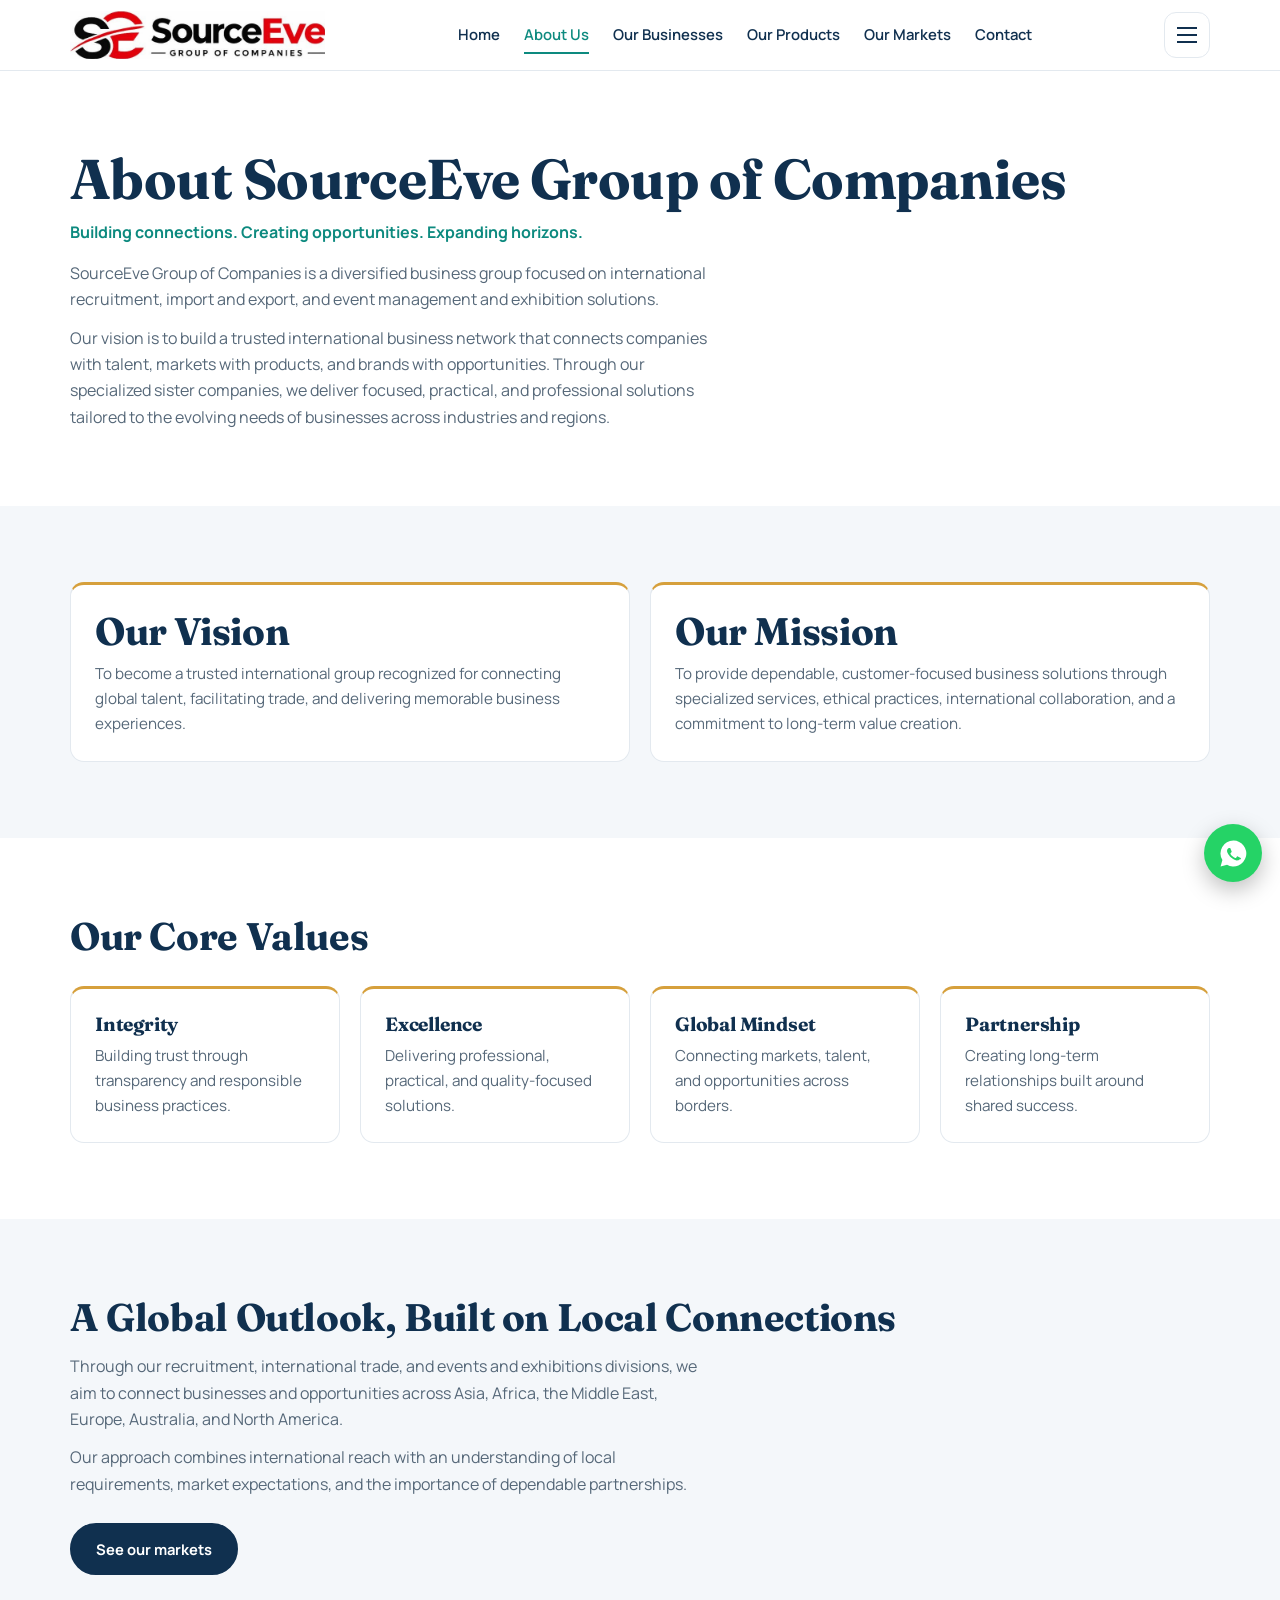
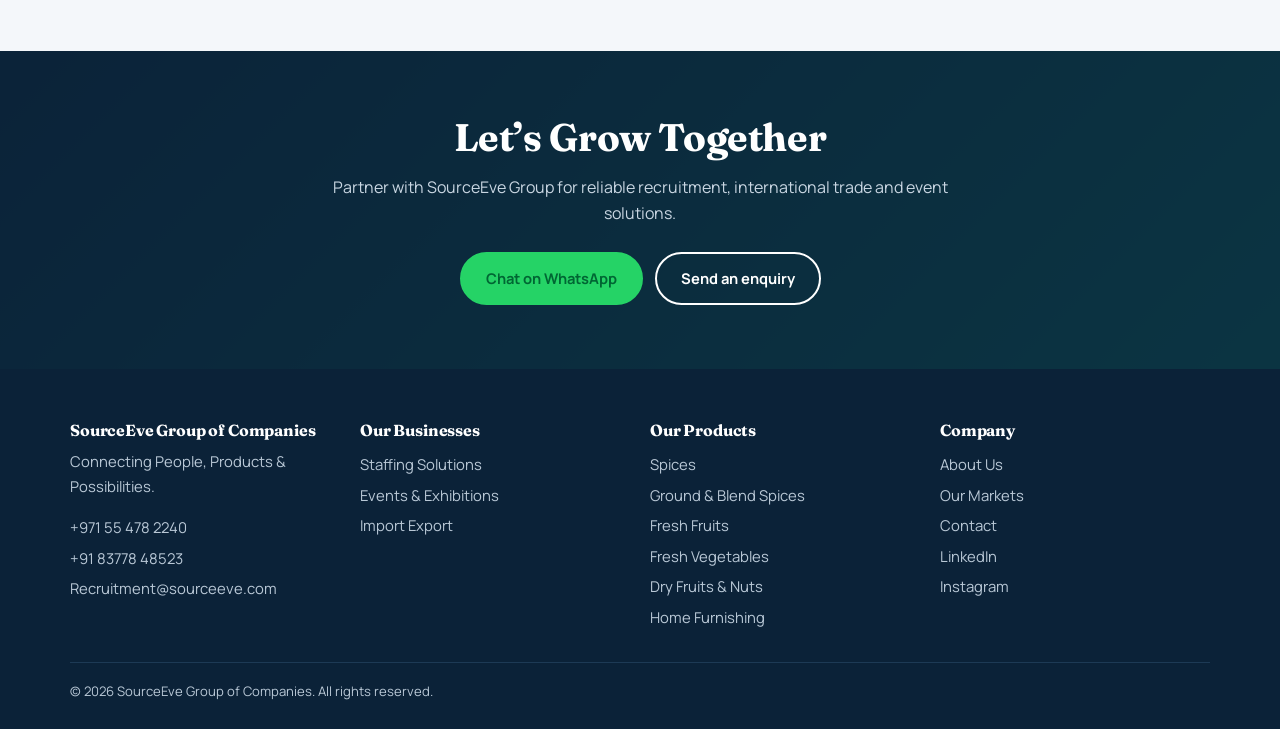
==== commit 3f527801: "Modify footer to include new contact details and links Updated footer section with additional contac" ====
--- a/about.html
+++ b/about.html
@@ -11,10 +11,10 @@
 <section class="sec s" id="mission"><div class="wrap g g2"><div class="val rv"><h2>Our Vision</h2><p>To become a trusted international group recognized for connecting global talent, facilitating trade, and delivering memorable business experiences.</p></div><div class="val rv"><h2>Our Mission</h2><p>To provide dependable, customer-focused business solutions through specialized services, ethical practices, international collaboration, and a commitment to long-term value creation.</p></div></div></section>
 <section class="sec" id="values"><div class="wrap"><div class="hh"><h2>Our Core Values</h2></div><div class="g"><div class="val rv"><h3>Integrity</h3><p>Building trust through transparency and responsible business practices.</p></div><div class="val rv"><h3>Excellence</h3><p>Delivering professional, practical, and quality-focused solutions.</p></div><div class="val rv"><h3>Global Mindset</h3><p>Connecting markets, talent, and opportunities across borders.</p></div><div class="val rv"><h3>Partnership</h3><p>Creating long-term relationships built around shared success.</p></div></div></div></section>
 <section class="sec s" id="reach"><div class="wrap rv"><h2>A Global Outlook, Built on Local Connections</h2><p class="lead" style="margin-top:14px">Through our recruitment, international trade, and events and exhibitions divisions, we aim to connect businesses and opportunities across Asia, Africa, the Middle East, Europe, Australia, and North America.</p><p class="lead">Our approach combines international reach with an understanding of local requirements, market expectations, and the importance of dependable partnerships.</p><div class="row"><a class="btn" href="markets.html">See our markets</a></div></div></section><section class="band bi"><div class="im bg" style="--a:#10304f;--b:#0d8a7f"><span></span><img src="images/cta.jpg" data-b="images/cta" data-u="1494412574643-ff11b0a5c1c3" alt="Global trade" loading="lazy" onerror="imgErr(this)"></div><div class="wrap rv"><h2>Let’s Grow Together</h2><p class="lead">Partner with SourceEve Group for reliable recruitment, international trade and event solutions.</p><div class="row"><a class="btn w" data-wa="Hello SourceEve Group, I would like to discuss a requirement.">Chat on WhatsApp</a><a class="btn o" href="contact.html">Send an enquiry</a></div></div></section></main>
-<footer><div class="wrap"><div class="g"><div><h3>SourceEve Group of Companies</h3><p>Connecting People, Products &amp; Possibilities.</p><div class="fct"><a data-tel href="tel:+971554782240">+971 55 478 2240</a><a data-mailtxt href="mailto:Recruitment@sourceeve.com">Recruitment@sourceeve.com</a></div></div>
+<footer><div class="wrap"><div class="g"><div><h3>SourceEve Group of Companies</h3><p>Connecting People, Products &amp; Possibilities.</p><div class="fct"><a data-tel href="tel:+971554782240">+971 55 478 2240</a><a href="tel:+918377848523">+91 83778 48523</a><a data-mailtxt href="mailto:Recruitment@sourceeve.com">Recruitment@sourceeve.com</a></div></div>
 <div><h3>Our Businesses</h3><a href="staffing.html">Staffing Solutions</a><a href="events.html">Events &amp; Exhibitions</a><a href="exports.html">Import Export</a></div>
 <div><h3>Our Products</h3><a href="spices.html">Spices</a><a href="ground-spices.html">Ground &amp; Blend Spices</a><a href="fruits.html">Fresh Fruits</a><a href="vegetables.html">Fresh Vegetables</a><a href="dry-fruits.html">Dry Fruits &amp; Nuts</a><a href="home-furnishing.html">Home Furnishing</a></div>
 <div><h3>Company</h3><a href="about.html">About Us</a><a href="markets.html">Our Markets</a><a href="contact.html">Contact</a><a href="#" target="_blank" rel="noopener">LinkedIn</a><a href="#" target="_blank" rel="noopener">Instagram</a></div></div>
 <p class="cp">© 2026 SourceEve Group of Companies. All rights reserved.</p></div></footer>
 <a class="wab" data-wa="Hello SourceEve Group, I would like to know more about your services." aria-label="Chat on WhatsApp"><svg viewBox="0 0 24 24" width="31" height="31" fill="#fff" fill-rule="evenodd"><path d="M12 2a10 10 0 0 0-8.6 15.1L2 22l5-1.3A10 10 0 1 0 12 2zm5.2 14.1c-.2.6-1.2 1.2-1.7 1.2-.4.1-1 .1-1.6-.1-.4-.1-.9-.3-1.5-.6-2.6-1.1-4.3-3.8-4.4-4-.1-.2-1-1.3-1-2.5s.6-1.8.9-2c.2-.2.5-.3.7-.3h.5c.2 0 .4 0 .6.5l.8 2c.1.2.1.3 0 .5l-.3.5-.4.4c-.1.1-.3.3-.1.6.2.3.7 1.2 1.5 1.9 1 .9 1.8 1.2 2.1 1.3.3.1.4.1.6-.1l.8-1c.2-.3.4-.2.6-.1l1.9.9c.3.1.5.2.5.3.1.2.1.8-.1 1.4z"/></svg></a>
-</body></html>+</body></html>
--- a/style.css
+++ b/style.css
@@ -136,3 +136,8 @@
 .req-body{padding:28px 32px}.req-f{display:grid;gap:14px}.req-q{align-items:end;display:grid;grid-template-columns:1fr 130px;gap:12px}
 .fs{min-height:1.4em;margin:0;font-weight:600;font-size:.92rem}.fs.ok{color:#1a7f4b}.fs.err{color:#c0262d}
 .btn:disabled{opacity:.65;cursor:wait}
+
+/* images: no emoji placeholders, soft fade-in */
+.im span{display:none}.pi .im{background:#f1f4f8}
+.jsok .im img,.jsok .hx-bg img{opacity:0;transition:opacity .45s ease}
+.jsok .im img.ld,.jsok .hx-bg img.ld{opacity:1}
